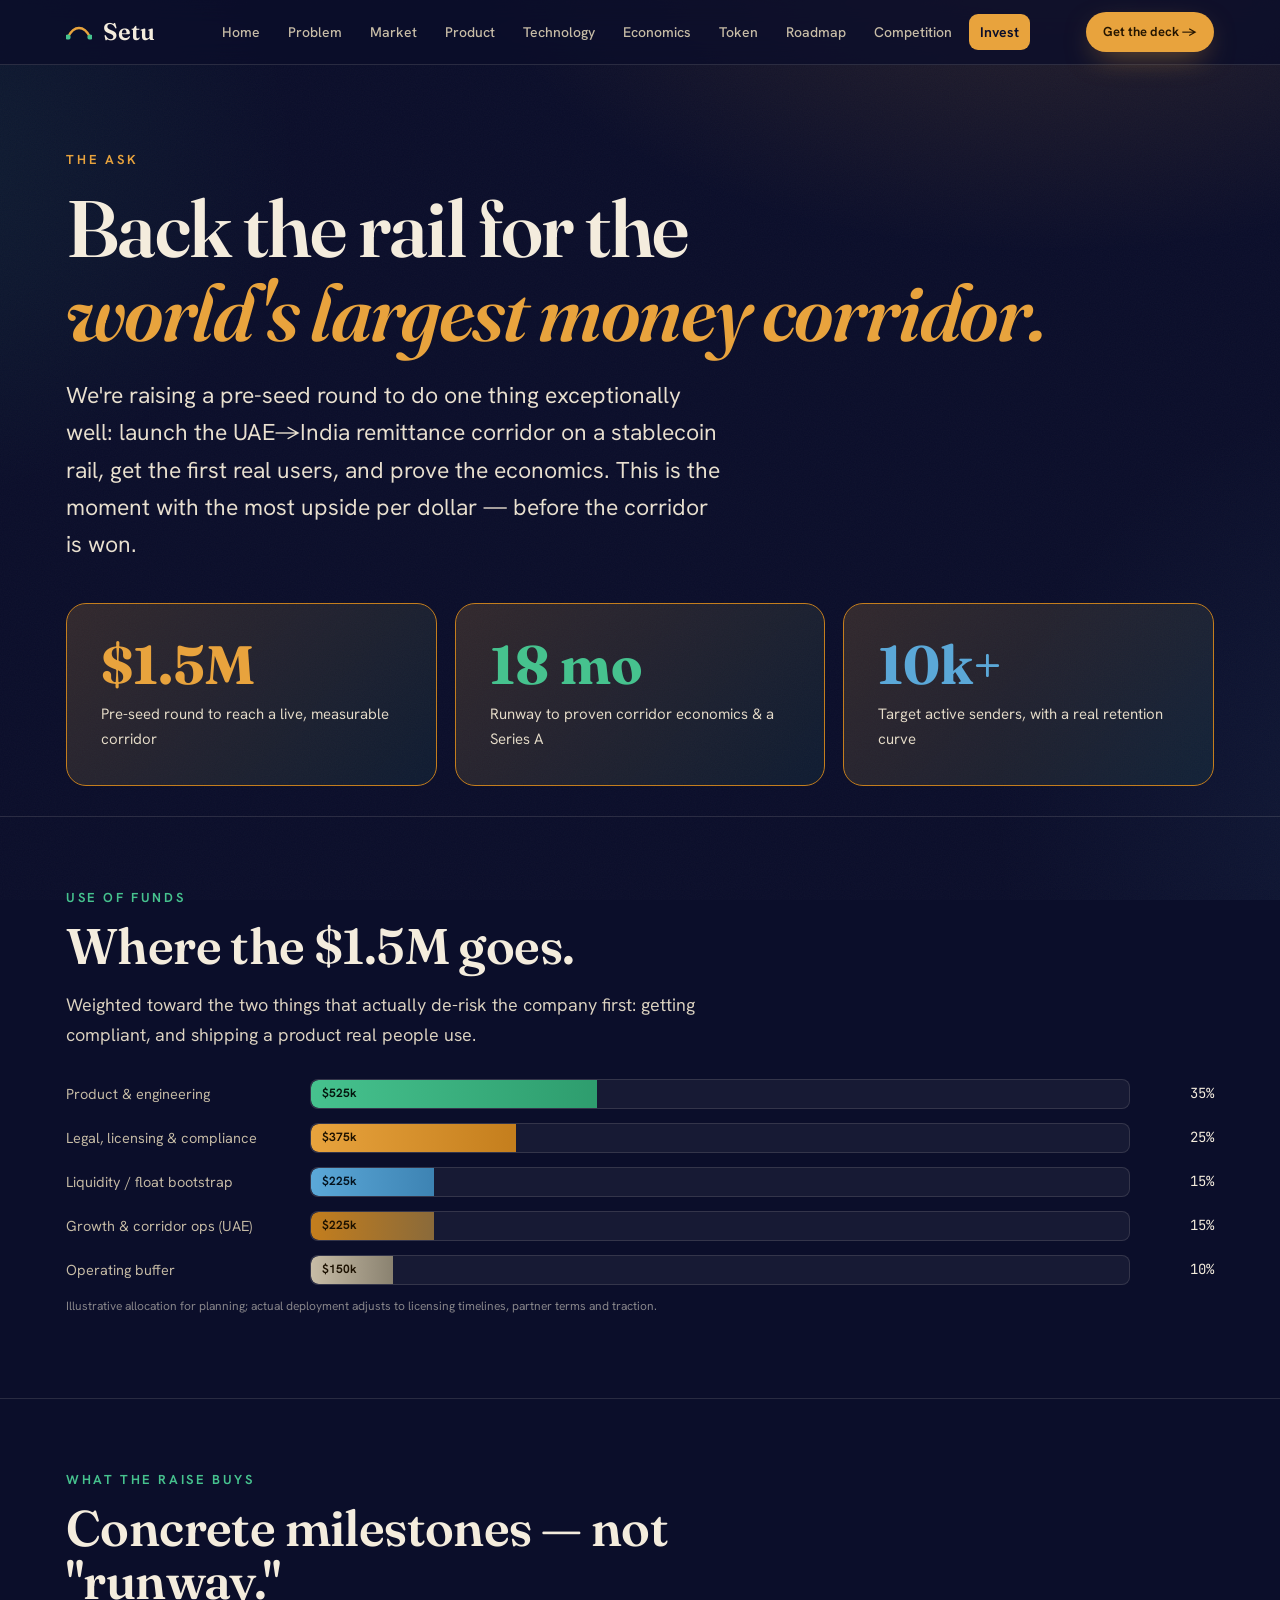
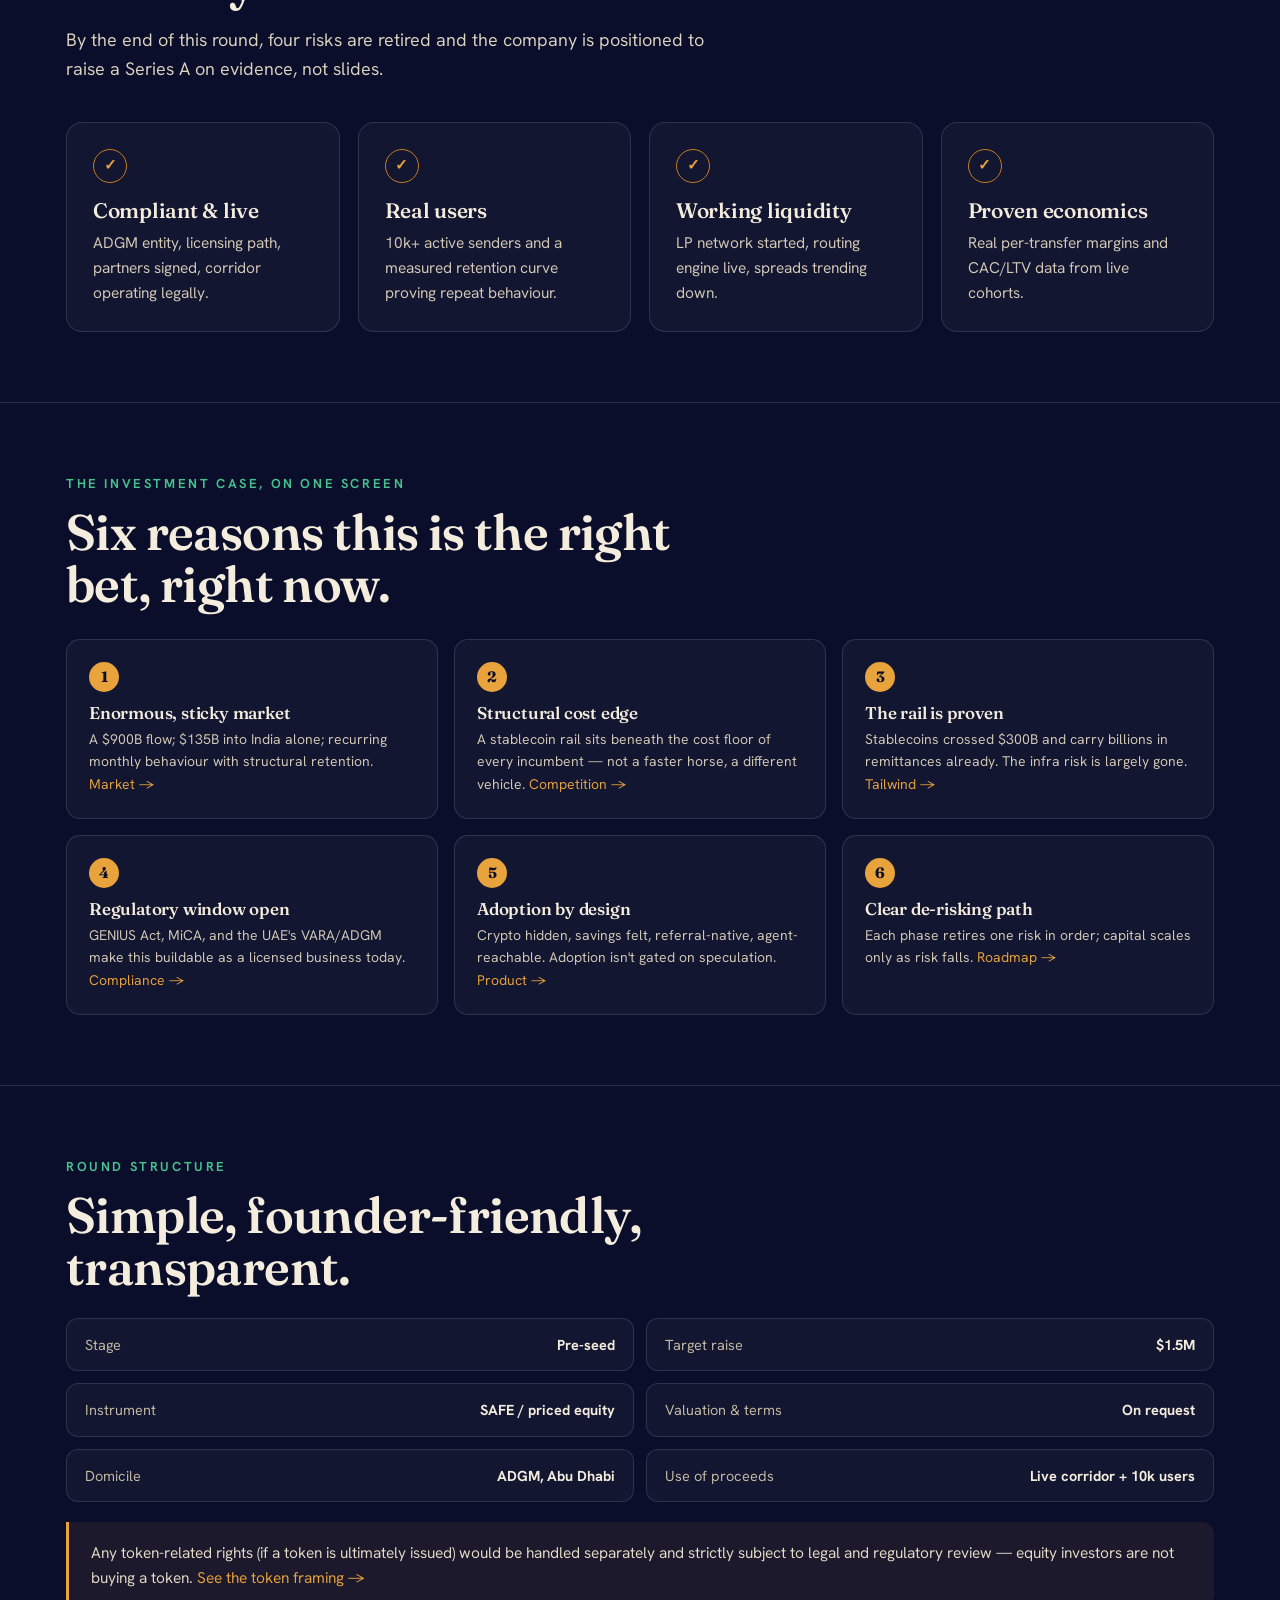
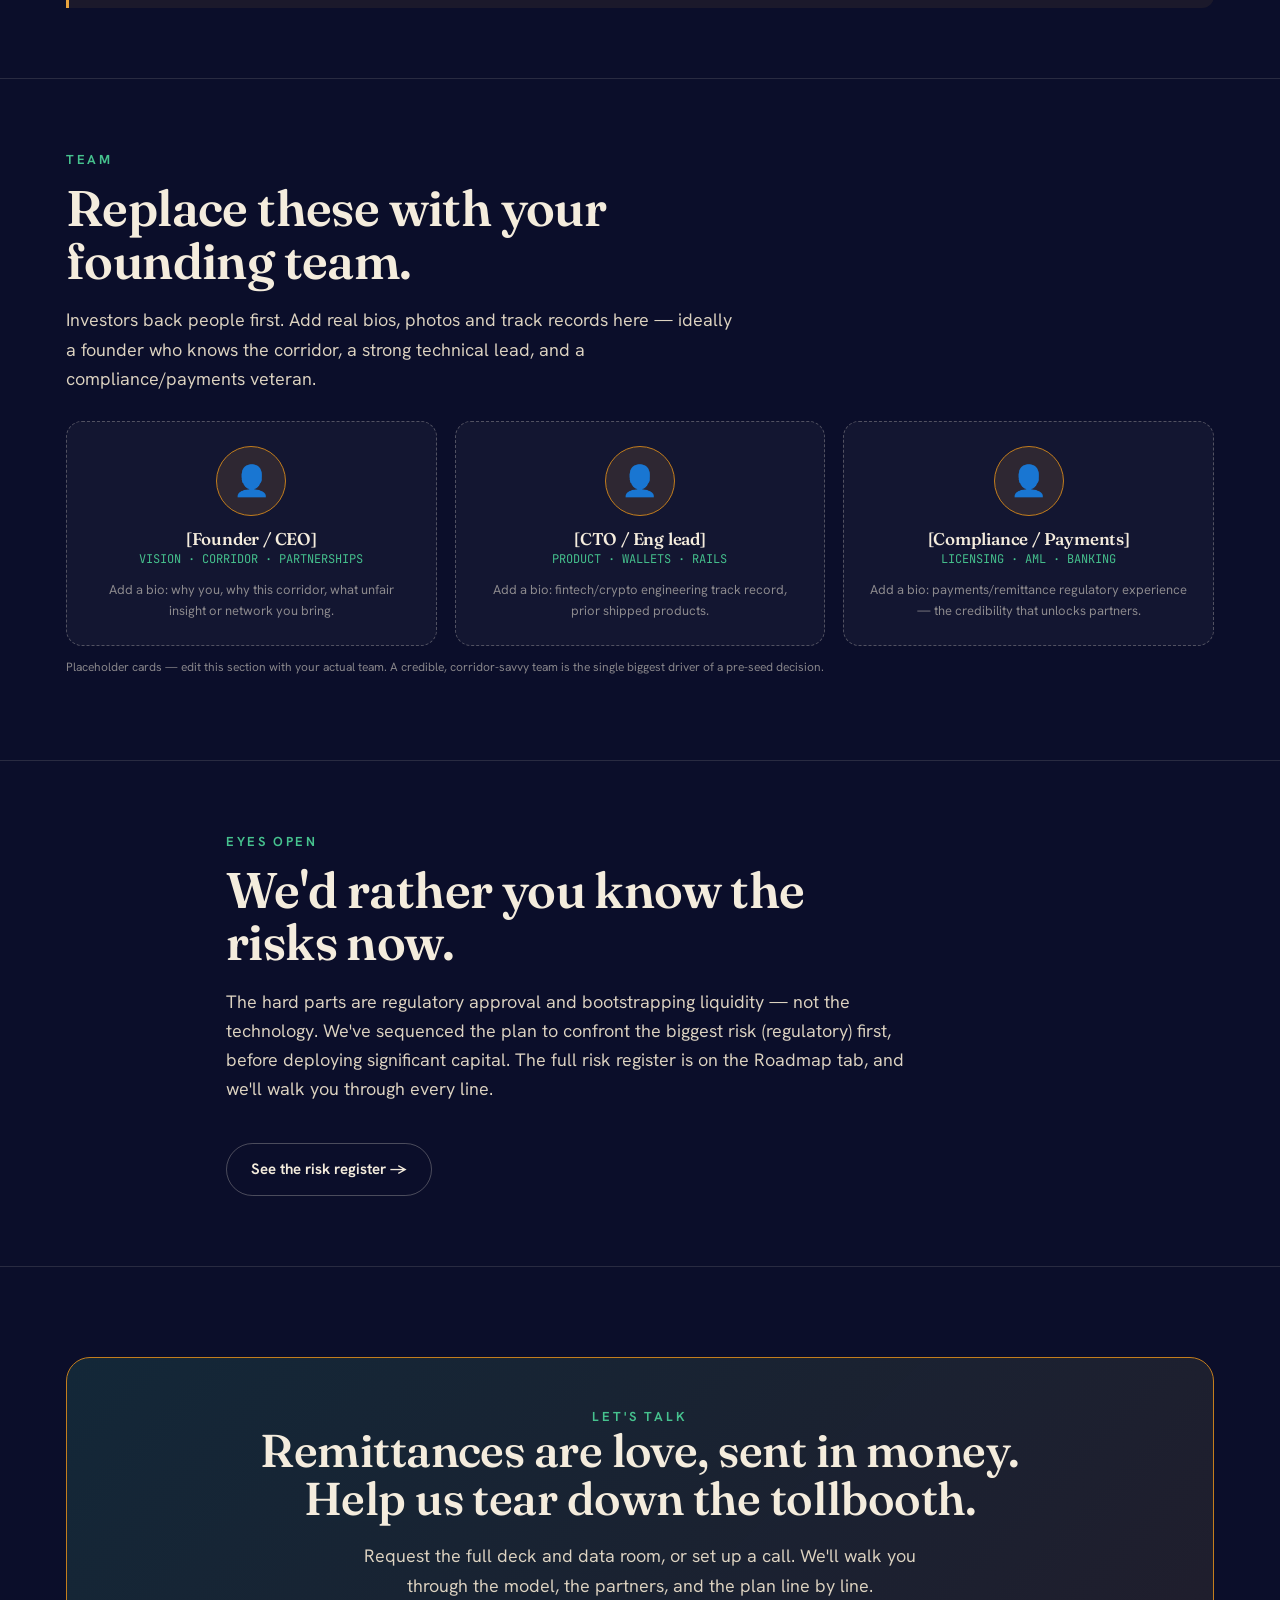
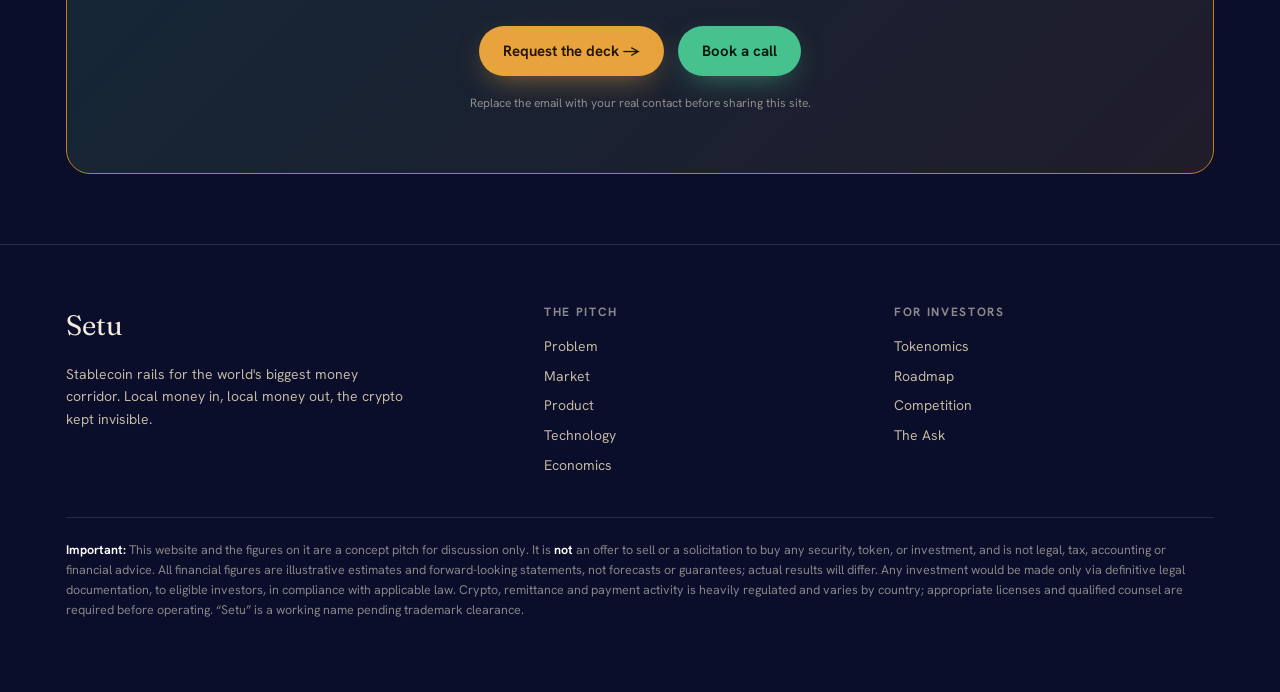
==== invest.html @ 273cc8a9 "Add files via upload" ====
<!doctype html>
<html lang="en">
<head>
<meta charset="utf-8" />
<meta name="viewport" content="width=device-width, initial-scale=1" />
<title>Setu — Invest · Back the rail for the world's largest money corridor</title>
<meta name="description" content="Setu is raising a pre-seed round to launch the UAE→India remittance corridor on a stablecoin rail. The ask, use of funds, milestones, and the investment case." />
<link rel="preconnect" href="https://fonts.googleapis.com">
<link rel="preconnect" href="https://fonts.gstatic.com" crossorigin>
<link href="https://fonts.googleapis.com/css2?family=Fraunces:ital,opsz,wght@0,9..144,300..900;1,9..144,400..700&family=Hanken+Grotesk:wght@300..800&family=JetBrains+Mono:wght@400;600&display=swap" rel="stylesheet">
<link rel="stylesheet" href="styles.css">
<style>
  .iv-hero{padding:84px 0 30px;position:relative;overflow:hidden}
  .iv-hero h1{font-size:clamp(40px,6.4vw,80px);margin:.2em 0 .28em;font-weight:600;letter-spacing:-.02em}
  .iv-hero h1 .it{font-style:italic;color:var(--saffron)}
  .askgrid{display:grid;grid-template-columns:repeat(3,1fr);gap:18px;margin-top:40px}
  @media(max-width:760px){.askgrid{grid-template-columns:1fr}}
  .askbig{background:linear-gradient(135deg,rgba(232,163,61,.18),rgba(70,194,142,.08));border:1px solid var(--saffron-deep);border-radius:20px;padding:34px}
  .askbig b{font-family:"Fraunces";font-size:54px;color:var(--saffron);display:block;line-height:1}
  .askbig.jade b{color:var(--jade)}.askbig.sky b{color:var(--sky)}
  .askbig span{display:block;margin-top:10px;color:#e6dcc9;font-size:15px}
  /* use of funds */
  .uof{margin-top:30px;display:grid;gap:14px}
  .ufrow{display:grid;grid-template-columns:230px 1fr 70px;align-items:center;gap:14px}
  @media(max-width:680px){.ufrow{grid-template-columns:150px 1fr 56px}}
  .ufrow .lab{font-size:14.5px;color:var(--cream-dim)}
  .uftrack{height:30px;background:rgba(255,255,255,.05);border:1px solid var(--line);border-radius:8px;overflow:hidden}
  .uffill{height:100%;border-radius:8px 0 0 8px;display:flex;align-items:center;padding-left:11px;font-size:12px;font-weight:650;color:#1c1100}
  .ufrow .pct{font-family:"JetBrains Mono";font-size:14px;text-align:right;color:var(--cream)}
  .src{font-size:12px;color:var(--cream-faint);margin-top:12px}
  /* bull case */
  .bull{display:grid;grid-template-columns:repeat(3,1fr);gap:16px;margin-top:28px}
  @media(max-width:820px){.bull{grid-template-columns:1fr}}
  .bull .b{border:1px solid var(--line);border-radius:14px;padding:22px;background:var(--panel)}
  .bull .b .n{font-family:"Fraunces";font-size:15px;color:var(--ink);background:var(--saffron);width:30px;height:30px;border-radius:50%;display:flex;align-items:center;justify-content:center;font-weight:700;margin-bottom:12px}
  .bull .b h3{margin:0 0 6px;font-size:17px}
  .bull .b p{margin:0;font-size:14px;color:#d4cab7}
  /* team */
  .team{display:grid;grid-template-columns:repeat(3,1fr);gap:18px;margin-top:28px}
  @media(max-width:760px){.team{grid-template-columns:1fr}}
  .team .t{border:1px dashed var(--line-strong);border-radius:16px;padding:24px;background:var(--panel);text-align:center}
  .team .t .av{width:70px;height:70px;border-radius:50%;margin:0 auto 14px;background:rgba(232,163,61,.12);border:1px solid var(--saffron-deep);display:flex;align-items:center;justify-content:center;font-size:30px}
  .team .t h4{margin:0 0 2px;font-size:17px}
  .team .t .role{font-family:"JetBrains Mono";font-size:12px;color:var(--jade)}
  .team .t p{margin:10px 0 0;font-size:13px;color:var(--cream-faint)}
  /* CTA block */
  .closecta{background:linear-gradient(135deg,rgba(70,194,142,.14),rgba(232,163,61,.10));border:1px solid var(--saffron-deep);border-radius:24px;padding:48px;text-align:center;margin-top:20px}
  .closecta h2{font-size:clamp(28px,4.4vw,46px);margin:0 0 14px}
  .terms{display:grid;grid-template-columns:repeat(2,1fr);gap:12px;margin-top:24px}
  @media(max-width:680px){.terms{grid-template-columns:1fr}}
  .terms .row{display:flex;justify-content:space-between;border:1px solid var(--line);border-radius:12px;padding:14px 18px;background:var(--panel);font-size:14.5px}
  .terms .row span{color:var(--cream-dim)}.terms .row b{color:var(--cream)}
</style>
</head>
<body>

<!-- ============ NAV ============ -->
<header class="nav">
  <div class="wrap">
    <a class="brand" href="index.html">
      <svg width="26" height="26" viewBox="0 0 26 26"><path d="M2 18 C8 6, 18 6, 24 18" stroke="#E8A33D" stroke-width="2.4" fill="none" stroke-linecap="round"/><circle cx="2" cy="18" r="2.6" fill="#46C28E"/><circle cx="24" cy="18" r="2.6" fill="#46C28E"/></svg>
      Setu
    </a>
    <nav>
      <a href="index.html">Home</a>
      <a href="problem.html">Problem</a>
      <a href="market.html">Market</a>
      <a href="product.html">Product</a>
      <a href="technology.html">Technology</a>
      <a href="economics.html">Economics</a>
      <a href="tokenomics.html">Token</a>
      <a href="roadmap.html">Roadmap</a>
      <a href="competition.html">Competition</a>
      <a href="invest.html" class="active">Invest</a>
    </nav>
    <a class="btn solid sm navcta" href="#contact">Get the deck →</a>
  </div>
</header>

<!-- ============ HERO ============ -->
<div class="iv-hero">
  <div class="wrap">
    <div class="eyebrow">The Ask</div>
    <h1>Back the rail for the<br><span class="it">world's largest money corridor.</span></h1>
    <p class="lede">We're raising a pre-seed round to do one thing exceptionally well: launch the UAE→India remittance corridor on a stablecoin rail, get the first real users, and prove the economics. This is the moment with the most upside per dollar — before the corridor is won.</p>

    <div class="askgrid rv">
      <div class="askbig"><b>$1.5M</b><span>Pre-seed round to reach a live, measurable corridor</span></div>
      <div class="askbig jade"><b>18 mo</b><span>Runway to proven corridor economics &amp; a Series A</span></div>
      <div class="askbig sky"><b>10k+</b><span>Target active senders, with a real retention curve</span></div>
    </div>
  </div>
</div>

<!-- ============ USE OF FUNDS ============ -->
<section>
  <div class="wrap">
    <div class="kicker rv">Use of funds</div>
    <h2 class="big rv">Where the $1.5M goes.</h2>
    <p class="sub rv">Weighted toward the two things that actually de-risk the company first: getting compliant, and shipping a product real people use.</p>

    <div class="uof rv">
      <div class="ufrow"><span class="lab">Product &amp; engineering</span><div class="uftrack"><div class="uffill" style="width:35%;background:linear-gradient(90deg,#46C28E,#2e9d6e);color:#04150d">$525k</div></div><span class="pct">35%</span></div>
      <div class="ufrow"><span class="lab">Legal, licensing &amp; compliance</span><div class="uftrack"><div class="uffill" style="width:25%;background:linear-gradient(90deg,#E8A33D,#c47e1d)">$375k</div></div><span class="pct">25%</span></div>
      <div class="ufrow"><span class="lab">Liquidity / float bootstrap</span><div class="uftrack"><div class="uffill" style="width:15%;background:linear-gradient(90deg,#5BA8D8,#3d83b3);color:#04121d">$225k</div></div><span class="pct">15%</span></div>
      <div class="ufrow"><span class="lab">Growth &amp; corridor ops (UAE)</span><div class="uftrack"><div class="uffill" style="width:15%;background:linear-gradient(90deg,#c47e1d,#8a6a3a)">$225k</div></div><span class="pct">15%</span></div>
      <div class="ufrow"><span class="lab">Operating buffer</span><div class="uftrack"><div class="uffill" style="width:10%;background:linear-gradient(90deg,#c7bca6,#8a8270);color:#1c1100">$150k</div></div><span class="pct">10%</span></div>
    </div>
    <p class="src">Illustrative allocation for planning; actual deployment adjusts to licensing timelines, partner terms and traction.</p>
  </div>
</section>

<!-- ============ WHAT IT BUYS ============ -->
<section>
  <div class="wrap">
    <div class="kicker rv">What the raise buys</div>
    <h2 class="big rv">Concrete milestones — not "runway."</h2>
    <p class="sub rv">By the end of this round, four risks are retired and the company is positioned to raise a Series A on evidence, not slides.</p>
    <div class="mt grid4 keep2 rv">
      <div class="card"><div class="num">✓</div><h3>Compliant &amp; live</h3><p>ADGM entity, licensing path, partners signed, corridor operating legally.</p></div>
      <div class="card"><div class="num">✓</div><h3>Real users</h3><p>10k+ active senders and a measured retention curve proving repeat behaviour.</p></div>
      <div class="card"><div class="num">✓</div><h3>Working liquidity</h3><p>LP network started, routing engine live, spreads trending down.</p></div>
      <div class="card"><div class="num">✓</div><h3>Proven economics</h3><p>Real per-transfer margins and CAC/LTV data from live cohorts.</p></div>
    </div>
  </div>
</section>

<!-- ============ BULL CASE ============ -->
<section>
  <div class="wrap">
    <div class="kicker rv">The investment case, on one screen</div>
    <h2 class="big rv">Six reasons this is the right bet, right now.</h2>
    <div class="bull rv">
      <div class="b"><div class="n">1</div><h3>Enormous, sticky market</h3><p>A $900B flow; $135B into India alone; recurring monthly behaviour with structural retention. <a href="market.html">Market →</a></p></div>
      <div class="b"><div class="n">2</div><h3>Structural cost edge</h3><p>A stablecoin rail sits beneath the cost floor of every incumbent — not a faster horse, a different vehicle. <a href="competition.html">Competition →</a></p></div>
      <div class="b"><div class="n">3</div><h3>The rail is proven</h3><p>Stablecoins crossed $300B and carry billions in remittances already. The infra risk is largely gone. <a href="market.html">Tailwind →</a></p></div>
      <div class="b"><div class="n">4</div><h3>Regulatory window open</h3><p>GENIUS Act, MiCA, and the UAE's VARA/ADGM make this buildable as a licensed business today. <a href="technology.html">Compliance →</a></p></div>
      <div class="b"><div class="n">5</div><h3>Adoption by design</h3><p>Crypto hidden, savings felt, referral-native, agent-reachable. Adoption isn't gated on speculation. <a href="product.html">Product →</a></p></div>
      <div class="b"><div class="n">6</div><h3>Clear de-risking path</h3><p>Each phase retires one risk in order; capital scales only as risk falls. <a href="roadmap.html">Roadmap →</a></p></div>
    </div>
  </div>
</section>

<!-- ============ ROUND STRUCTURE ============ -->
<section>
  <div class="wrap">
    <div class="kicker rv">Round structure</div>
    <h2 class="big rv">Simple, founder-friendly, transparent.</h2>
    <div class="terms rv">
      <div class="row"><span>Stage</span><b>Pre-seed</b></div>
      <div class="row"><span>Target raise</span><b>$1.5M</b></div>
      <div class="row"><span>Instrument</span><b>SAFE / priced equity</b></div>
      <div class="row"><span>Valuation &amp; terms</span><b>On request</b></div>
      <div class="row"><span>Domicile</span><b>ADGM, Abu Dhabi</b></div>
      <div class="row"><span>Use of proceeds</span><b>Live corridor + 10k users</b></div>
    </div>
    <div class="note rv">Any token-related rights (if a token is ultimately issued) would be handled separately and strictly subject to legal and regulatory review — equity investors are not buying a token. <a href="tokenomics.html">See the token framing →</a></div>
  </div>
</section>

<!-- ============ TEAM (placeholder) ============ -->
<section>
  <div class="wrap">
    <div class="kicker rv">Team</div>
    <h2 class="big rv">Replace these with your founding team.</h2>
    <p class="sub rv">Investors back people first. Add real bios, photos and track records here — ideally a founder who knows the corridor, a strong technical lead, and a compliance/payments veteran.</p>
    <div class="team rv">
      <div class="t"><div class="av">👤</div><h4>[Founder / CEO]</h4><div class="role">VISION · CORRIDOR · PARTNERSHIPS</div><p>Add a bio: why you, why this corridor, what unfair insight or network you bring.</p></div>
      <div class="t"><div class="av">👤</div><h4>[CTO / Eng lead]</h4><div class="role">PRODUCT · WALLETS · RAILS</div><p>Add a bio: fintech/crypto engineering track record, prior shipped products.</p></div>
      <div class="t"><div class="av">👤</div><h4>[Compliance / Payments]</h4><div class="role">LICENSING · AML · BANKING</div><p>Add a bio: payments/remittance regulatory experience — the credibility that unlocks partners.</p></div>
    </div>
    <p class="src">Placeholder cards — edit this section with your actual team. A credible, corridor-savvy team is the single biggest driver of a pre-seed decision.</p>
  </div>
</section>

<!-- ============ HONEST RISKS ============ -->
<section>
  <div class="wrap rv" style="max-width:880px">
    <div class="kicker">Eyes open</div>
    <h2 class="big">We'd rather you know the risks now.</h2>
    <p class="sub">The hard parts are regulatory approval and bootstrapping liquidity — not the technology. We've sequenced the plan to confront the biggest risk (regulatory) first, before deploying significant capital. The full risk register is on the Roadmap tab, and we'll walk you through every line.</p>
    <a class="btn ghost mt-s" href="roadmap.html">See the risk register →</a>
  </div>
</section>

<!-- ============ CLOSE / CONTACT ============ -->
<section id="contact">
  <div class="wrap">
    <div class="closecta rv">
      <div class="eyebrow" style="color:var(--jade)">Let's talk</div>
      <h2>Remittances are love, sent in money.<br>Help us tear down the tollbooth.</h2>
      <p class="sub center" style="max-width:560px">Request the full deck and data room, or set up a call. We'll walk you through the model, the partners, and the plan line by line.</p>
      <div class="ctarow" style="justify-content:center;margin-top:26px">
        <a class="btn solid" href="mailto:founders@setu.example?subject=Setu%20pre-seed%20%E2%80%94%20deck%20request">Request the deck →</a>
        <a class="btn jade" href="mailto:founders@setu.example?subject=Setu%20%E2%80%94%20intro%20call">Book a call</a>
      </div>
      <p class="src center" style="margin-top:18px">Replace the email with your real contact before sharing this site.</p>
    </div>
  </div>
</section>

<!-- ============ FOOTER ============ -->
<footer>
  <div class="wrap">
    <div class="footgrid">
      <div>
        <div class="foothead">Setu</div>
        <p style="max-width:340px">Stablecoin rails for the world's biggest money corridor. Local money in, local money out, the crypto kept invisible.</p>
      </div>
      <div>
        <h5>The pitch</h5>
        <ul>
          <li><a href="problem.html">Problem</a></li>
          <li><a href="market.html">Market</a></li>
          <li><a href="product.html">Product</a></li>
          <li><a href="technology.html">Technology</a></li>
          <li><a href="economics.html">Economics</a></li>
        </ul>
      </div>
      <div>
        <h5>For investors</h5>
        <ul>
          <li><a href="tokenomics.html">Tokenomics</a></li>
          <li><a href="roadmap.html">Roadmap</a></li>
          <li><a href="competition.html">Competition</a></li>
          <li><a href="invest.html">The Ask</a></li>
        </ul>
      </div>
    </div>
    <div class="footnote">
      <strong>Important:</strong> This website and the figures on it are a concept pitch for discussion only. It is <strong>not</strong> an offer to sell or a solicitation to buy any security, token, or investment, and is not legal, tax, accounting or financial advice. All financial figures are illustrative estimates and forward-looking statements, not forecasts or guarantees; actual results will differ. Any investment would be made only via definitive legal documentation, to eligible investors, in compliance with applicable law. Crypto, remittance and payment activity is heavily regulated and varies by country; appropriate licenses and qualified counsel are required before operating. “Setu” is a working name pending trademark clearance.
    </div>
  </div>
</footer>

<script>
  const io=new IntersectionObserver((es)=>{es.forEach(e=>{if(e.isIntersecting){e.target.classList.add('in');io.unobserve(e.target)}})},{threshold:.1});
  document.querySelectorAll('.rv').forEach(el=>io.observe(el));
</script>
</body>
</html>
---- styles.css ----
/* =====================================================================
   SETU — Investor pitch site · shared design system
   Fonts: Fraunces (display) · Hanken Grotesk (body) · JetBrains Mono (data)
   Theme: midnight indigo · warm saffron · jade · paper-cream
   ===================================================================== */

:root{
  --ink:#0B0E2A;
  --ink-2:#141943;
  --ink-3:#080a20;
  --panel:rgba(255,255,255,.035);
  --panel-2:rgba(255,255,255,.06);
  --cream:#F4ECDD;
  --cream-dim:#c7bca6;
  --cream-faint:rgba(244,236,221,.55);
  --saffron:#E8A33D;
  --saffron-deep:#c47e1d;
  --jade:#46C28E;
  --jade-deep:#2e9d6e;
  --sky:#5BA8D8;
  --rose:#E06A6A;
  --line:rgba(244,236,221,.13);
  --line-strong:rgba(244,236,221,.28);
  --maxw:1200px;
  --r:16px;
  --shadow:0 24px 60px -28px rgba(0,0,0,.7);
}

*{box-sizing:border-box}
html{scroll-behavior:smooth}
body{
  margin:0;
  background:var(--ink);
  color:var(--cream);
  font-family:"Hanken Grotesk",system-ui,-apple-system,sans-serif;
  font-weight:380;line-height:1.62;font-size:17px;
  -webkit-font-smoothing:antialiased;text-rendering:optimizeLegibility;
  background-image:
    radial-gradient(1000px 560px at 82% -8%, rgba(232,163,61,.15), transparent 58%),
    radial-gradient(820px 640px at -12% 18%, rgba(70,194,142,.10), transparent 55%),
    radial-gradient(700px 700px at 110% 90%, rgba(91,168,216,.07), transparent 60%);
  background-attachment:fixed;
}
/* subtle grain */
body::before{
  content:"";position:fixed;inset:0;pointer-events:none;z-index:1;opacity:.035;
  background-image:url("data:image/svg+xml,%3Csvg xmlns='http://www.w3.org/2000/svg' width='160' height='160'%3E%3Cfilter id='n'%3E%3CfeTurbulence type='fractalNoise' baseFrequency='.85' numOctaves='2'/%3E%3C/filter%3E%3Crect width='100%25' height='100%25' filter='url(%23n)'/%3E%3C/svg%3E");
}
.wrap{max-width:var(--maxw);margin:0 auto;padding:0 26px;position:relative;z-index:2}

/* ---------- type ---------- */
h1,h2,h3,h4,.disp{font-family:"Fraunces",Georgia,serif;font-weight:560;line-height:1.05;letter-spacing:-.012em}
.mono{font-family:"JetBrains Mono",ui-monospace,monospace}
a{color:var(--saffron);text-decoration:none}
a:hover{text-decoration:underline}
mark{background:linear-gradient(transparent 55%, rgba(232,163,61,.42) 55%);color:inherit}
.it{font-style:italic}
em{color:var(--cream)}
strong{color:#fff;font-weight:650}

/* ---------- nav ---------- */
header.nav{position:sticky;top:0;z-index:60;backdrop-filter:blur(12px);
  background:rgba(11,14,42,.78);border-bottom:1px solid var(--line)}
.nav .wrap{display:flex;align-items:center;justify-content:space-between;height:64px;gap:18px}
.brand{display:flex;align-items:center;gap:11px;font-family:"Fraunces";font-size:24px;font-weight:600;color:var(--cream)}
.brand:hover{text-decoration:none}
.nav nav{display:flex;gap:6px;overflow-x:auto;scrollbar-width:none}
.nav nav::-webkit-scrollbar{display:none}
.nav nav a{color:var(--cream-dim);font-size:14px;font-weight:500;padding:7px 11px;border-radius:9px;white-space:nowrap}
.nav nav a:hover{color:var(--cream);background:var(--panel);text-decoration:none}
.nav nav a.active{color:var(--ink);background:var(--saffron);font-weight:650}
.nav .navcta{display:none}
@media(min-width:1080px){.nav .navcta{display:inline-block}}
@media(max-width:760px){.brand{font-size:21px}}

/* ---------- buttons ---------- */
.btn{display:inline-block;padding:13px 24px;border-radius:40px;font-weight:650;font-size:15px;
  transition:transform .15s ease, box-shadow .2s ease;cursor:pointer;border:0}
.btn:hover{text-decoration:none;transform:translateY(-2px)}
.btn.solid{background:var(--saffron);color:#241500;box-shadow:0 10px 30px -10px rgba(232,163,61,.6)}
.btn.jade{background:var(--jade);color:#04150d;box-shadow:0 10px 30px -10px rgba(70,194,142,.6)}
.btn.ghost{border:1px solid var(--line-strong);color:var(--cream);background:transparent}
.btn.sm{padding:9px 17px;font-size:13px}

/* ---------- layout helpers ---------- */
section{padding:70px 0;border-top:1px solid var(--line);position:relative;z-index:2}
section.tight{padding:48px 0}
.eyebrow{font-size:13px;letter-spacing:.22em;text-transform:uppercase;color:var(--saffron);font-weight:650}
.kicker{font-size:13px;letter-spacing:.2em;text-transform:uppercase;color:var(--jade);font-weight:650;margin-bottom:12px}
h2.big{font-size:clamp(30px,4.4vw,50px);margin:0 0 16px;max-width:20ch;font-weight:600}
.sub{color:#ddd3c1;max-width:680px;font-size:18px}
.center{text-align:center;margin-left:auto;margin-right:auto}
.center .sub{margin-left:auto;margin-right:auto}

.grid2{display:grid;grid-template-columns:1fr 1fr;gap:22px}
.grid3{display:grid;grid-template-columns:repeat(3,1fr);gap:20px}
.grid4{display:grid;grid-template-columns:repeat(4,1fr);gap:18px}
.mt{margin-top:38px}.mt-s{margin-top:22px}.mt-l{margin-top:54px}
@media(max-width:880px){.grid2,.grid3,.grid4{grid-template-columns:1fr}}
@media(max-width:880px){.grid4.keep2{grid-template-columns:1fr 1fr}}

/* ---------- cards ---------- */
.card{background:var(--panel);border:1px solid var(--line);border-radius:var(--r);padding:26px;transition:border-color .25s, transform .25s, background .25s}
.card:hover{border-color:var(--line-strong);transform:translateY(-3px);background:var(--panel-2)}
.card h3{font-size:21px;margin:0 0 9px}
.card p{margin:0;color:#d4cab7;font-size:15.5px}
.card.flat:hover{transform:none}
.num{font-family:"Fraunces";font-size:15px;color:var(--saffron);border:1px solid var(--saffron-deep);
  width:34px;height:34px;border-radius:50%;display:flex;align-items:center;justify-content:center;margin-bottom:16px;font-weight:600}
.ic{font-size:26px;display:block;margin-bottom:12px}

/* ---------- pills / tags ---------- */
.pill{display:inline-block;font-size:12px;letter-spacing:.03em;padding:5px 12px;border-radius:30px;
  border:1px solid var(--line-strong);color:var(--cream-dim);margin:0 6px 6px 0}
.pill.tech{border-color:rgba(70,194,142,.4);color:var(--jade)}
.pill.warn{border-color:rgba(224,106,106,.4);color:var(--rose)}
.tag{font-family:"Hanken Grotesk";font-size:12px;font-weight:650;letter-spacing:.04em;
  background:rgba(232,163,61,.16);color:var(--saffron);padding:4px 11px;border-radius:20px;display:inline-block}

/* ---------- KPI / stat band ---------- */
.statband{display:grid;grid-template-columns:repeat(4,1fr);gap:1px;background:var(--line);
  border:1px solid var(--line);border-radius:var(--r);overflow:hidden}
.statband>div{background:var(--ink);padding:24px 20px}
.statband b{font-family:"Fraunces";font-size:32px;font-weight:600;display:block;color:var(--saffron);line-height:1}
.statband b.jade{color:var(--jade)}.statband b.sky{color:var(--sky)}
.statband span{font-size:13.5px;color:var(--cream-dim);line-height:1.4;display:block;margin-top:8px}
@media(max-width:720px){.statband{grid-template-columns:1fr 1fr}}

.kpi{background:linear-gradient(180deg,var(--panel),transparent);border:1px solid var(--line);border-radius:var(--r);padding:26px}
.kpi b{font-family:"Fraunces";font-size:44px;font-weight:600;color:var(--saffron);display:block;line-height:1}
.kpi span{display:block;margin-top:8px;color:var(--cream-dim);font-size:14.5px}

/* ---------- callouts ---------- */
.note{border-left:3px solid var(--saffron);background:rgba(232,163,61,.07);padding:18px 22px;border-radius:0 12px 12px 0;margin-top:20px;font-size:15.5px;color:#e6dcc9}
.note.risk{border-left-color:var(--rose);background:rgba(224,106,106,.08)}
.note.good{border-left-color:var(--jade);background:rgba(70,194,142,.08)}

/* ---------- pull quote ---------- */
.quote{font-family:"Fraunces";font-style:italic;font-size:clamp(24px,3.4vw,38px);line-height:1.25;
  max-width:18ch;font-weight:420;color:var(--cream)}
.quote .by{display:block;font-style:normal;font-family:"Hanken Grotesk";font-size:14px;color:var(--cream-dim);margin-top:18px;letter-spacing:.02em}

/* ---------- tables ---------- */
table{width:100%;border-collapse:collapse;font-size:15px}
th,td{text-align:left;padding:14px 15px;border-bottom:1px solid var(--line)}
th{font-family:"Fraunces";font-weight:600;color:var(--saffron);font-size:14px;letter-spacing:.02em}
td.mono,th.mono{font-family:"JetBrains Mono";font-size:13.5px}
tr.total td{border-top:2px solid var(--line-strong);font-weight:700}
tr.total .mono{color:var(--jade)}
.tablewrap{border:1px solid var(--line);border-radius:var(--r);overflow:hidden;background:var(--panel)}
.tablewrap table th,.tablewrap table td{padding-left:22px;padding-right:22px}

/* ---------- comparison bars ---------- */
.compare{display:grid;gap:14px}
.bar{display:grid;grid-template-columns:150px 1fr 92px;align-items:center;gap:14px}
.bar .label{font-size:14px;color:var(--cream-dim)}
.track{height:32px;background:rgba(255,255,255,.05);border-radius:8px;overflow:hidden;border:1px solid var(--line)}
.fill{height:100%;border-radius:8px 0 0 8px;display:flex;align-items:center;padding-left:11px;font-size:12.5px;font-weight:650;color:#1c1100;white-space:nowrap}
.fill.bad{background:linear-gradient(90deg,#E06A6A,#c44)}
.fill.mid{background:linear-gradient(90deg,#E8A33D,#c47e1d)}
.fill.good{background:linear-gradient(90deg,#46C28E,#2e9d6e);color:#04150d}
.bar .amt{font-family:"JetBrains Mono";font-size:14px;text-align:right}

/* ---------- timeline / roadmap ---------- */
.road{position:relative;padding-left:28px}
.road:before{content:"";position:absolute;left:7px;top:6px;bottom:6px;width:2px;background:var(--line-strong)}
.phase{position:relative;padding:0 0 28px 16px}
.phase:before{content:"";position:absolute;left:-25px;top:5px;width:14px;height:14px;border-radius:50%;
  background:var(--saffron);box-shadow:0 0 0 4px rgba(232,163,61,.16)}
.phase h3{font-size:19px;margin:0 0 2px}
.phase .when{font-family:"JetBrains Mono";font-size:12px;color:var(--jade);letter-spacing:.03em}
.phase p{margin:6px 0 0;color:#d3c9b6;font-size:15px}

/* ---------- diagrams (shared svg styling) ---------- */
.flowwrap{border:1px solid var(--line);border-radius:18px;padding:10px;background:rgba(255,255,255,.02)}
.flowtitle{display:flex;align-items:center;gap:10px;padding:15px 16px 6px;font-family:"Fraunces";font-size:19px}
svg.flow{width:100%;height:auto;display:block}
.flow .lbl{font:650 13px "Hanken Grotesk",sans-serif;fill:var(--cream)}
.flow .sub{font:400 11px "Hanken Grotesk",sans-serif;fill:var(--cream-dim)}
.flow .step{font:650 11px "JetBrains Mono",monospace;fill:var(--saffron)}
.flow .node{fill:var(--ink-2);stroke:var(--line-strong)}
.flow .nodeA{fill:rgba(232,163,61,.14);stroke:var(--saffron-deep)}
.flow .nodeG{fill:rgba(70,194,142,.13);stroke:var(--jade-deep)}
.flow .arrow{stroke:var(--cream-dim);stroke-width:1.6;fill:none}

/* ---------- hero ---------- */
.hero{padding:84px 0 40px;position:relative;overflow:hidden}
.hero h1{font-size:clamp(46px,7.4vw,92px);margin:.26em 0 .26em;font-weight:600;letter-spacing:-.02em}
.hero h1 .it{font-style:italic;font-weight:420;color:var(--saffron)}
.lede{font-size:clamp(18px,2.1vw,23px);max-width:660px;color:#e9e0cf}
.ctarow{display:flex;gap:14px;flex-wrap:wrap;margin-top:26px}

/* ---------- ribbon / badge row ---------- */
.trustrow{display:flex;flex-wrap:wrap;gap:10px;align-items:center;margin-top:34px;color:var(--cream-faint);font-size:13px}
.trustrow .dotsep{width:4px;height:4px;border-radius:50%;background:var(--cream-faint)}

/* ---------- footer ---------- */
footer{padding:58px 0 72px;border-top:1px solid var(--line);color:var(--cream-dim);font-size:14px;position:relative;z-index:2}
.footgrid{display:grid;grid-template-columns:1.4fr 1fr 1fr;gap:30px;margin-bottom:34px}
@media(max-width:760px){.footgrid{grid-template-columns:1fr}}
.foothead{font-family:"Fraunces";font-size:28px;color:var(--cream);margin:0 0 10px}
footer h5{font-family:"Hanken Grotesk";text-transform:uppercase;letter-spacing:.14em;font-size:12px;color:var(--cream-faint);margin:0 0 12px}
footer ul{list-style:none;margin:0;padding:0}
footer ul li{margin:7px 0}
footer ul a{color:var(--cream-dim)}
.footnote{border-top:1px solid var(--line);padding-top:22px;color:var(--cream-faint);font-size:12.5px;line-height:1.6}

/* ---------- reveal ---------- */
.rv{opacity:0;transform:translateY(20px);transition:opacity .7s ease, transform .7s ease}
.rv.in{opacity:1;transform:none}
.rv.d1{transition-delay:.08s}.rv.d2{transition-delay:.16s}.rv.d3{transition-delay:.24s}
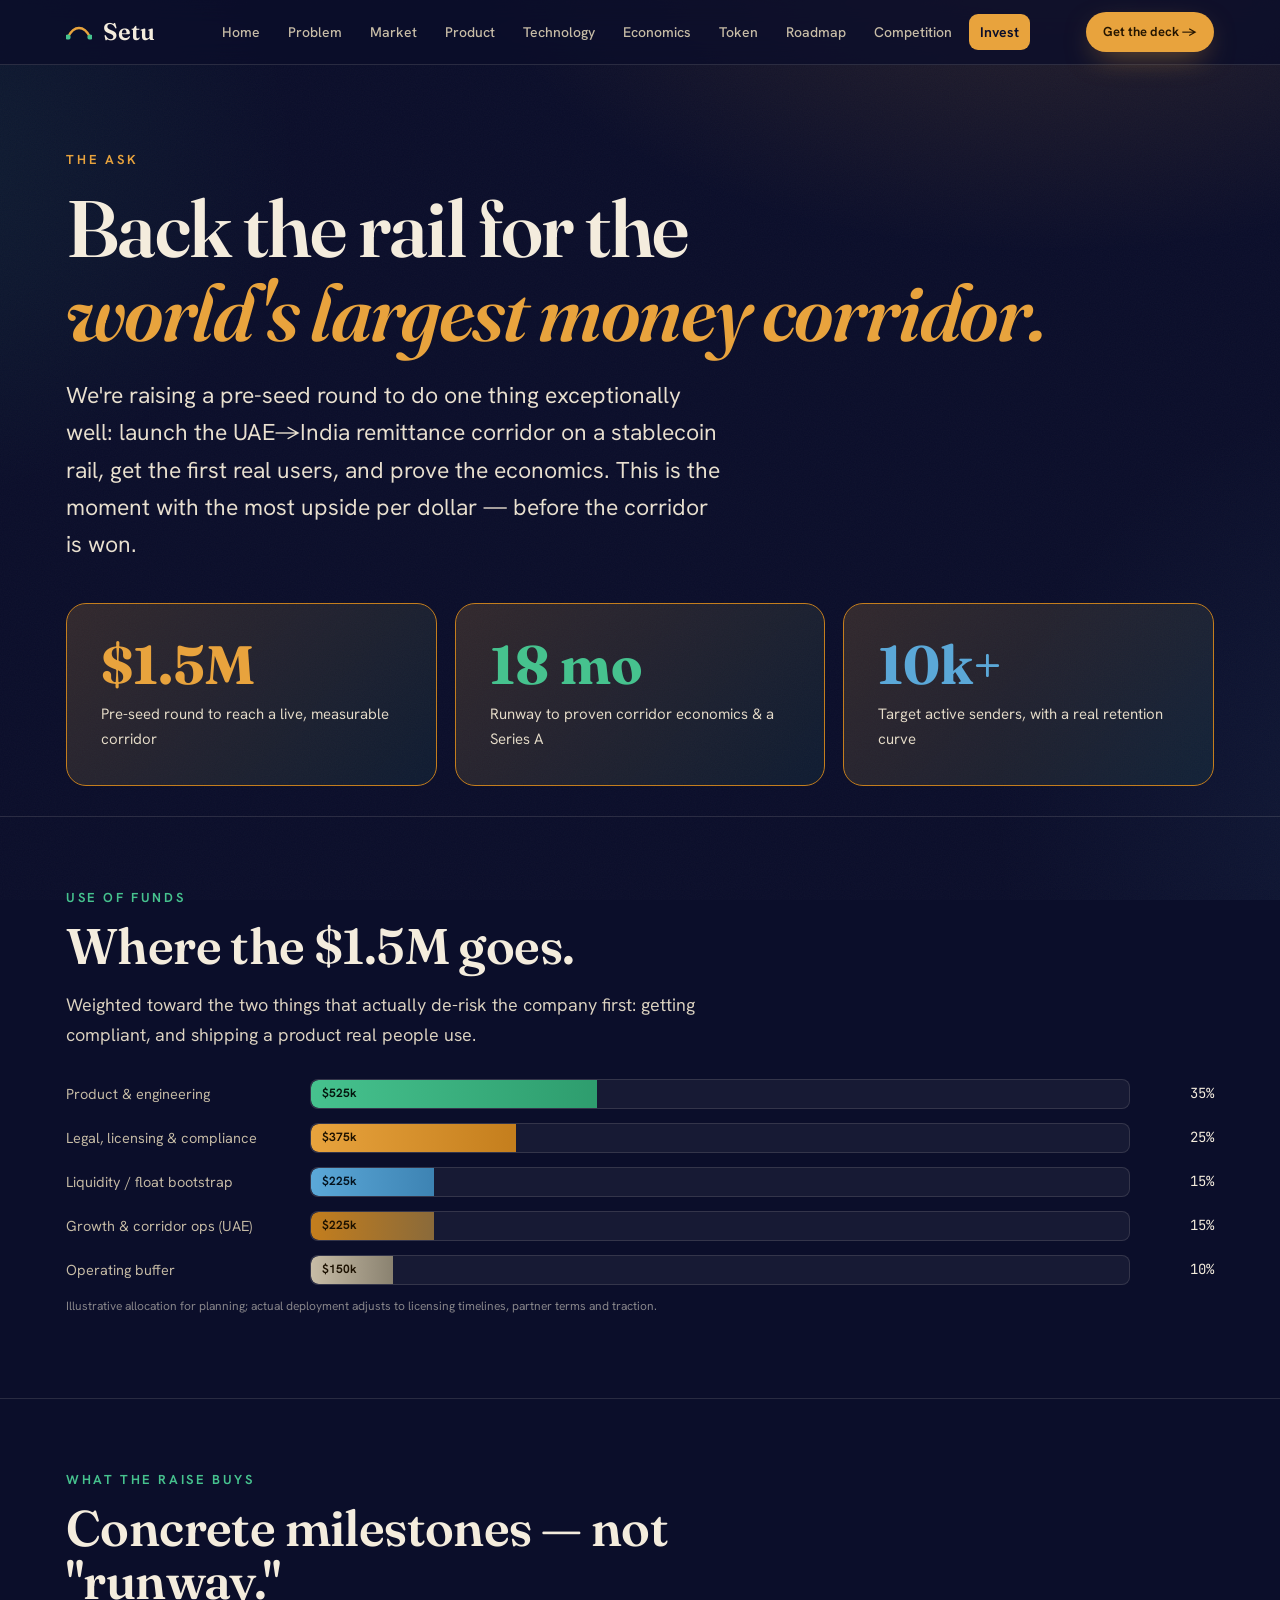
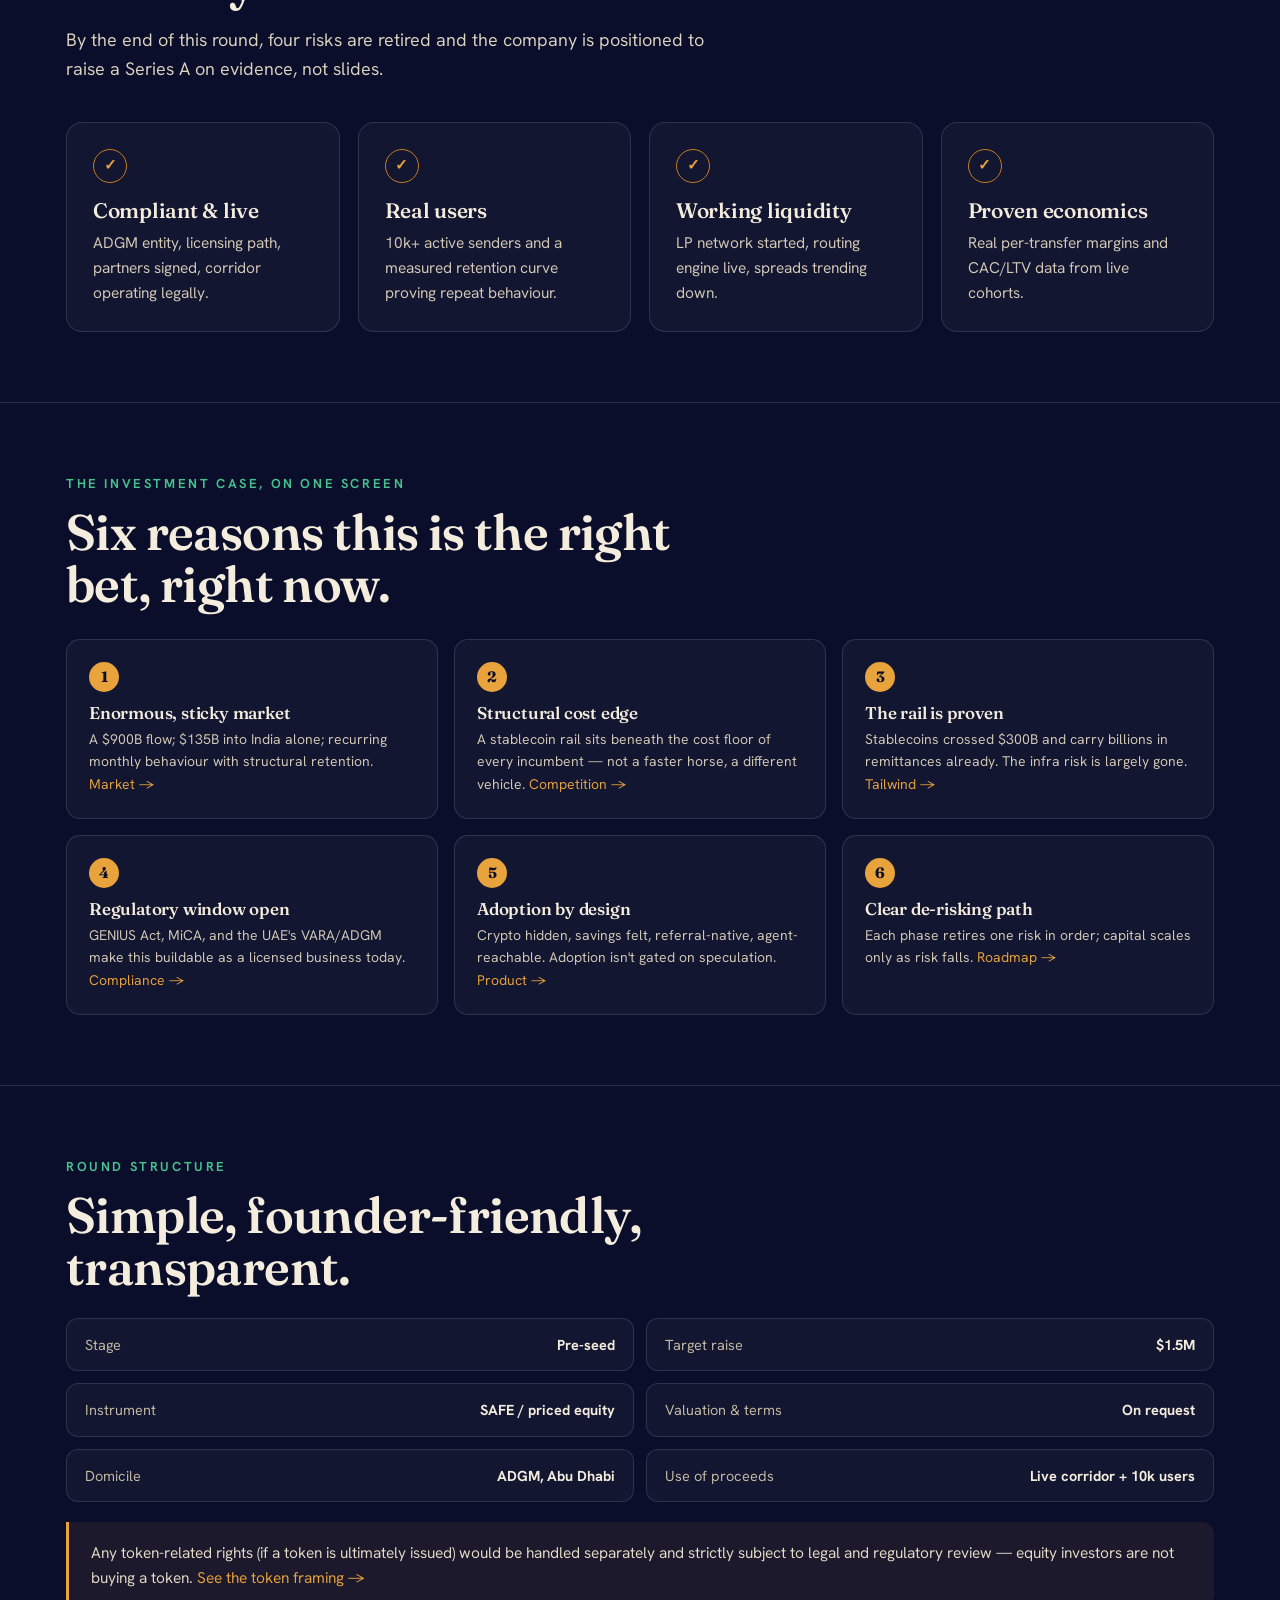
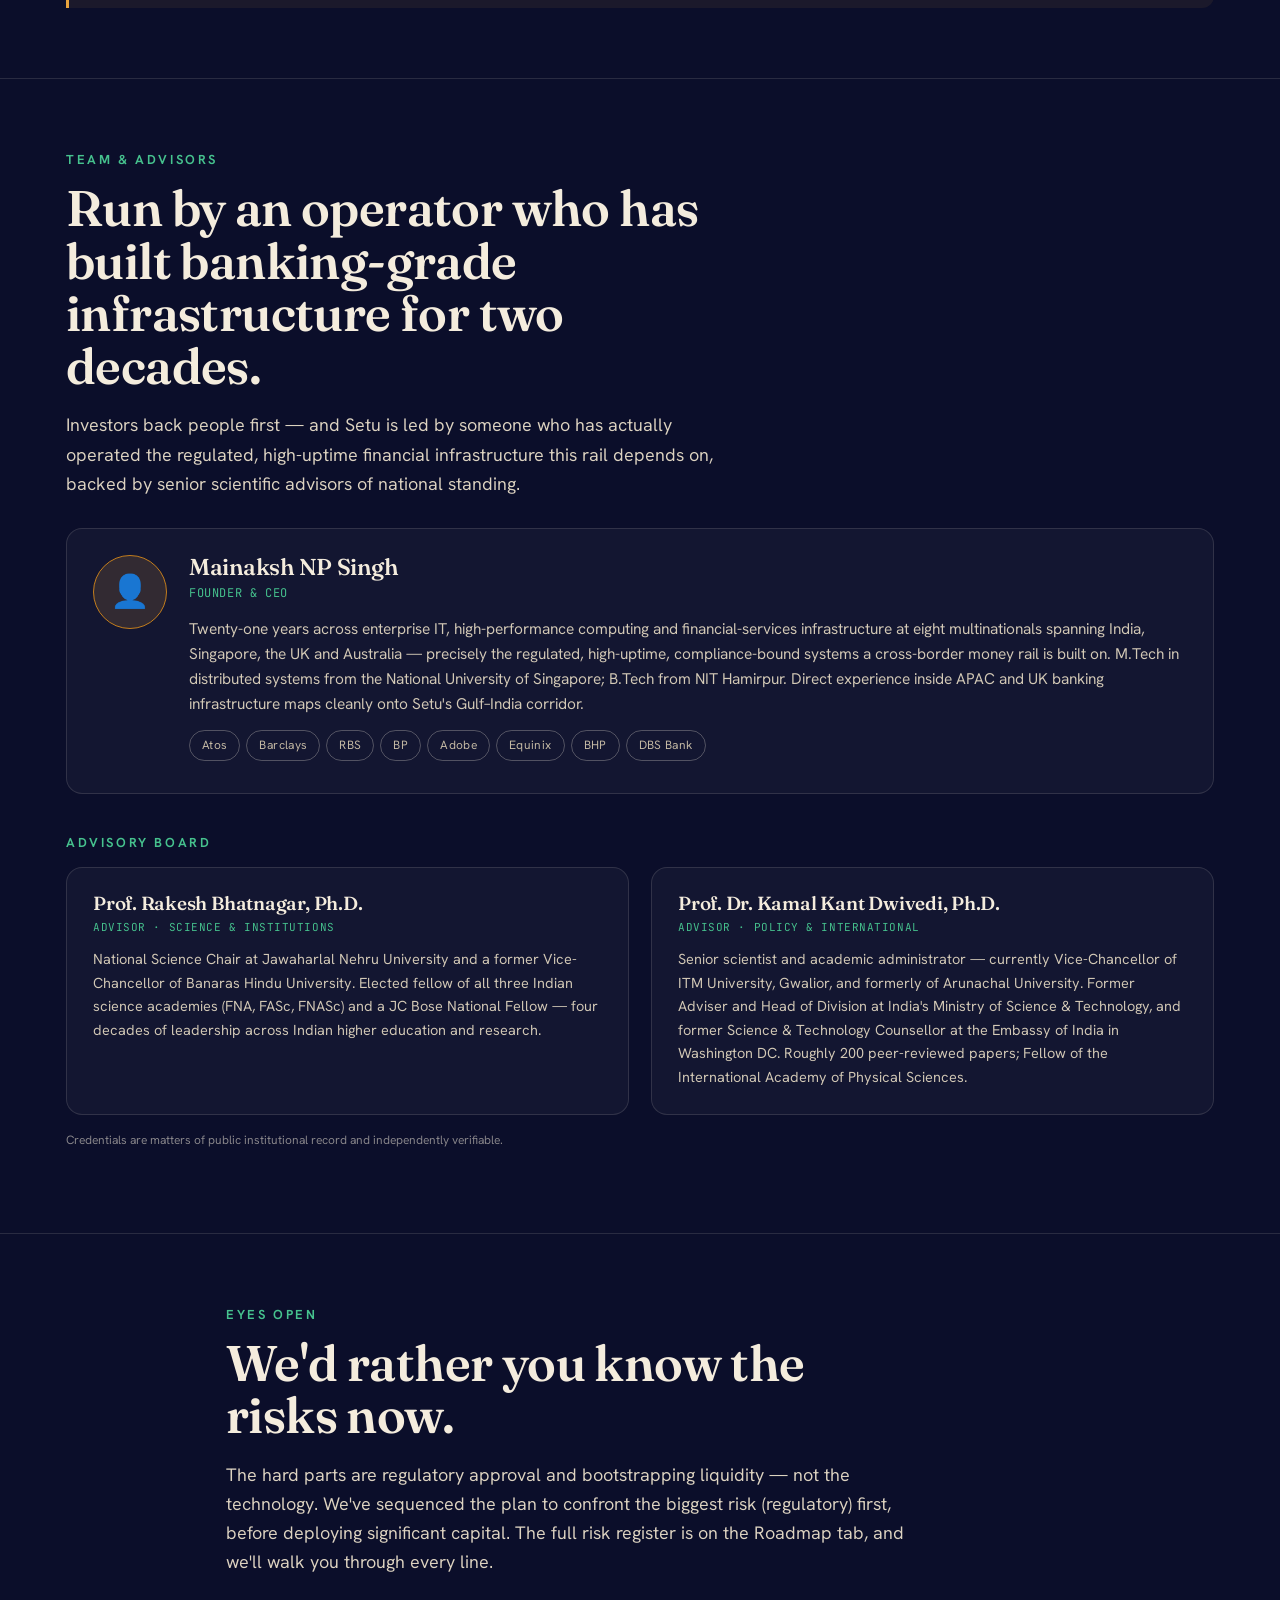
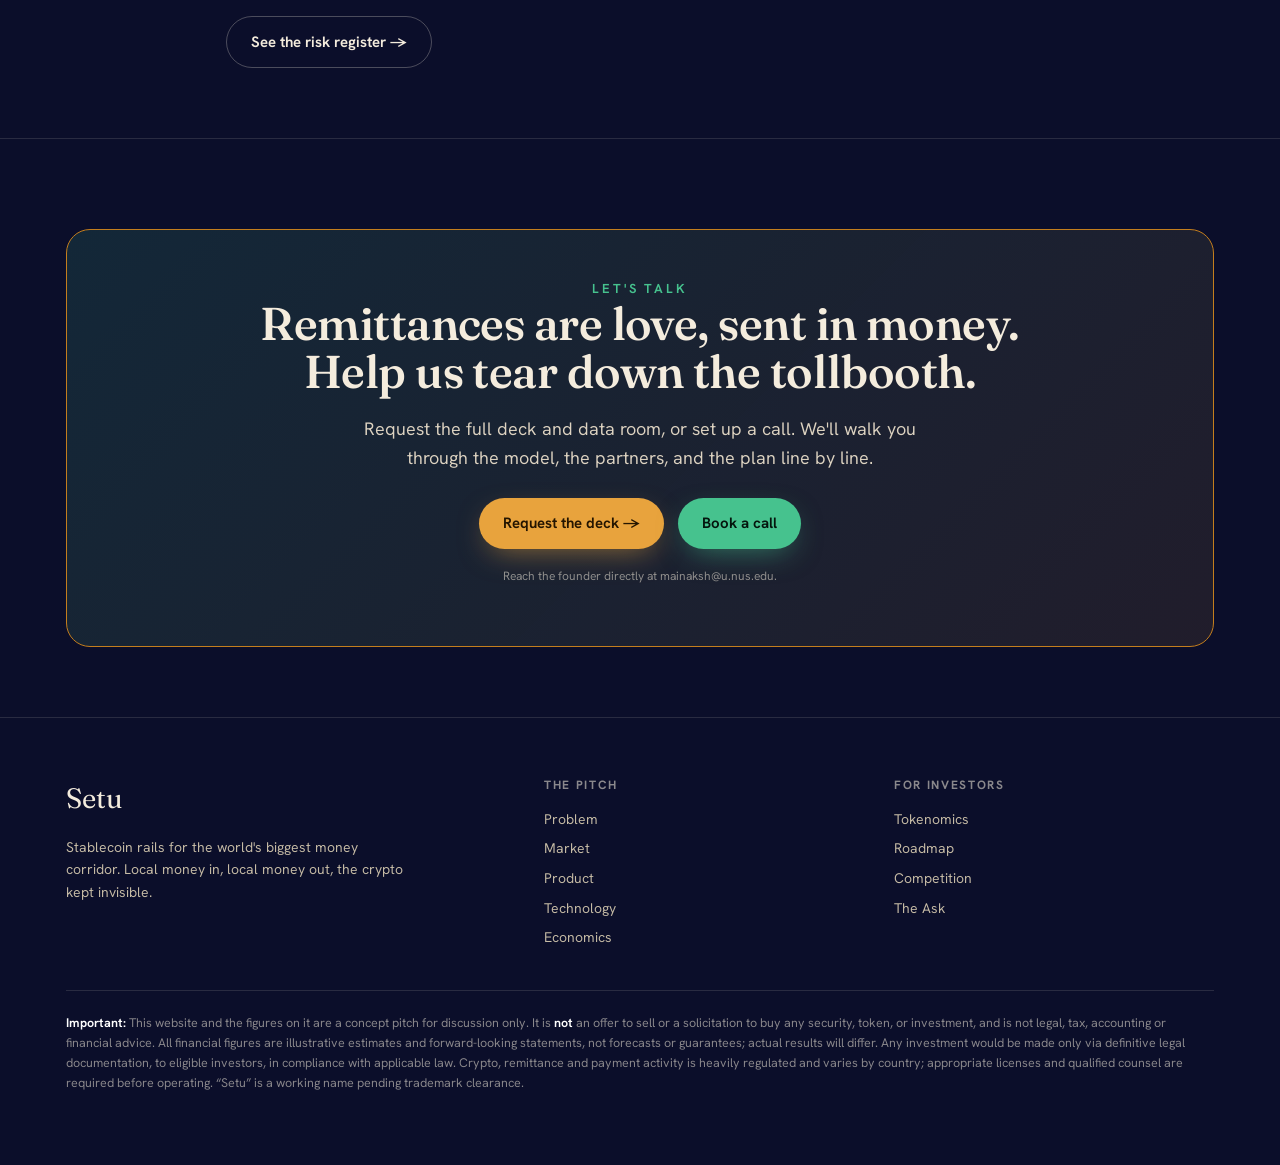
==== commit 19e3ba9a: "Add files via upload" ====
--- a/invest.html
+++ b/invest.html
@@ -158,18 +158,43 @@
   </div>
 </section>
 
-<!-- ============ TEAM (placeholder) ============ -->
-<section>
-  <div class="wrap">
-    <div class="kicker rv">Team</div>
-    <h2 class="big rv">Replace these with your founding team.</h2>
-    <p class="sub rv">Investors back people first. Add real bios, photos and track records here — ideally a founder who knows the corridor, a strong technical lead, and a compliance/payments veteran.</p>
-    <div class="team rv">
-      <div class="t"><div class="av">👤</div><h4>[Founder / CEO]</h4><div class="role">VISION · CORRIDOR · PARTNERSHIPS</div><p>Add a bio: why you, why this corridor, what unfair insight or network you bring.</p></div>
-      <div class="t"><div class="av">👤</div><h4>[CTO / Eng lead]</h4><div class="role">PRODUCT · WALLETS · RAILS</div><p>Add a bio: fintech/crypto engineering track record, prior shipped products.</p></div>
-      <div class="t"><div class="av">👤</div><h4>[Compliance / Payments]</h4><div class="role">LICENSING · AML · BANKING</div><p>Add a bio: payments/remittance regulatory experience — the credibility that unlocks partners.</p></div>
-    </div>
-    <p class="src">Placeholder cards — edit this section with your actual team. A credible, corridor-savvy team is the single biggest driver of a pre-seed decision.</p>
+<!-- ============ TEAM ============ -->
+<section>
+  <div class="wrap">
+    <div class="kicker rv">Team &amp; advisors</div>
+    <h2 class="big rv">Run by an operator who has built banking-grade infrastructure for two decades.</h2>
+    <p class="sub rv">Investors back people first — and Setu is led by someone who has actually operated the regulated, high-uptime financial infrastructure this rail depends on, backed by senior scientific advisors of national standing.</p>
+
+    <!-- Founder -->
+    <div class="card rv" style="margin-top:30px">
+      <div style="display:grid;grid-template-columns:auto 1fr;gap:22px;align-items:start">
+        <div style="width:74px;height:74px;border-radius:50%;flex:none;display:flex;align-items:center;justify-content:center;font-size:32px;background:rgba(232,163,61,.14);border:1px solid var(--saffron-deep)">👤</div>
+        <div>
+          <h3 style="font-size:23px;margin:0">Mainaksh NP Singh</h3>
+          <div style="font-family:'JetBrains Mono';font-size:12px;color:var(--jade);letter-spacing:.05em;margin:5px 0 12px">FOUNDER &amp; CEO</div>
+          <p style="margin:0 0 14px;color:#d4cab7;font-size:15.5px">Twenty-one years across enterprise IT, high-performance computing and financial-services infrastructure at eight multinationals spanning India, Singapore, the UK and Australia — precisely the regulated, high-uptime, compliance-bound systems a cross-border money rail is built on. M.Tech in distributed systems from the National University of Singapore; B.Tech from NIT Hamirpur. Direct experience inside APAC and UK banking infrastructure maps cleanly onto Setu's Gulf–India corridor.</p>
+          <div>
+            <span class="pill">Atos</span><span class="pill">Barclays</span><span class="pill">RBS</span><span class="pill">BP</span><span class="pill">Adobe</span><span class="pill">Equinix</span><span class="pill">BHP</span><span class="pill">DBS Bank</span>
+          </div>
+        </div>
+      </div>
+    </div>
+
+    <!-- Advisory board -->
+    <div class="kicker rv" style="margin-top:38px">Advisory board</div>
+    <div class="grid2 rv" style="margin-top:14px">
+      <div class="card">
+        <h3 style="font-size:19px;margin:0">Prof. Rakesh Bhatnagar, Ph.D.</h3>
+        <div style="font-family:'JetBrains Mono';font-size:11px;color:var(--jade);letter-spacing:.05em;margin:5px 0 10px">ADVISOR · SCIENCE &amp; INSTITUTIONS</div>
+        <p style="margin:0;color:#d4cab7;font-size:14.5px">National Science Chair at Jawaharlal Nehru University and a former Vice-Chancellor of Banaras Hindu University. Elected fellow of all three Indian science academies (FNA, FASc, FNASc) and a JC Bose National Fellow — four decades of leadership across Indian higher education and research.</p>
+      </div>
+      <div class="card">
+        <h3 style="font-size:19px;margin:0">Prof. Dr. Kamal Kant Dwivedi, Ph.D.</h3>
+        <div style="font-family:'JetBrains Mono';font-size:11px;color:var(--jade);letter-spacing:.05em;margin:5px 0 10px">ADVISOR · POLICY &amp; INTERNATIONAL</div>
+        <p style="margin:0;color:#d4cab7;font-size:14.5px">Senior scientist and academic administrator — currently Vice-Chancellor of ITM University, Gwalior, and formerly of Arunachal University. Former Adviser and Head of Division at India's Ministry of Science &amp; Technology, and former Science &amp; Technology Counsellor at the Embassy of India in Washington DC. Roughly 200 peer-reviewed papers; Fellow of the International Academy of Physical Sciences.</p>
+      </div>
+    </div>
+    <p class="src" style="margin-top:16px">Credentials are matters of public institutional record and independently verifiable.</p>
   </div>
 </section>
 
@@ -191,10 +216,10 @@
       <h2>Remittances are love, sent in money.<br>Help us tear down the tollbooth.</h2>
       <p class="sub center" style="max-width:560px">Request the full deck and data room, or set up a call. We'll walk you through the model, the partners, and the plan line by line.</p>
       <div class="ctarow" style="justify-content:center;margin-top:26px">
-        <a class="btn solid" href="mailto:founders@setu.example?subject=Setu%20pre-seed%20%E2%80%94%20deck%20request">Request the deck →</a>
-        <a class="btn jade" href="mailto:founders@setu.example?subject=Setu%20%E2%80%94%20intro%20call">Book a call</a>
-      </div>
-      <p class="src center" style="margin-top:18px">Replace the email with your real contact before sharing this site.</p>
+        <a class="btn solid" href="mailto:mainaksh@u.nus.edu?subject=Setu%20pre-seed%20%E2%80%94%20deck%20request">Request the deck →</a>
+        <a class="btn jade" href="mailto:mainaksh@u.nus.edu?subject=Setu%20%E2%80%94%20intro%20call">Book a call</a>
+      </div>
+      <p class="src center" style="margin-top:18px">Reach the founder directly at mainaksh@u.nus.edu.</p>
     </div>
   </div>
 </section>
